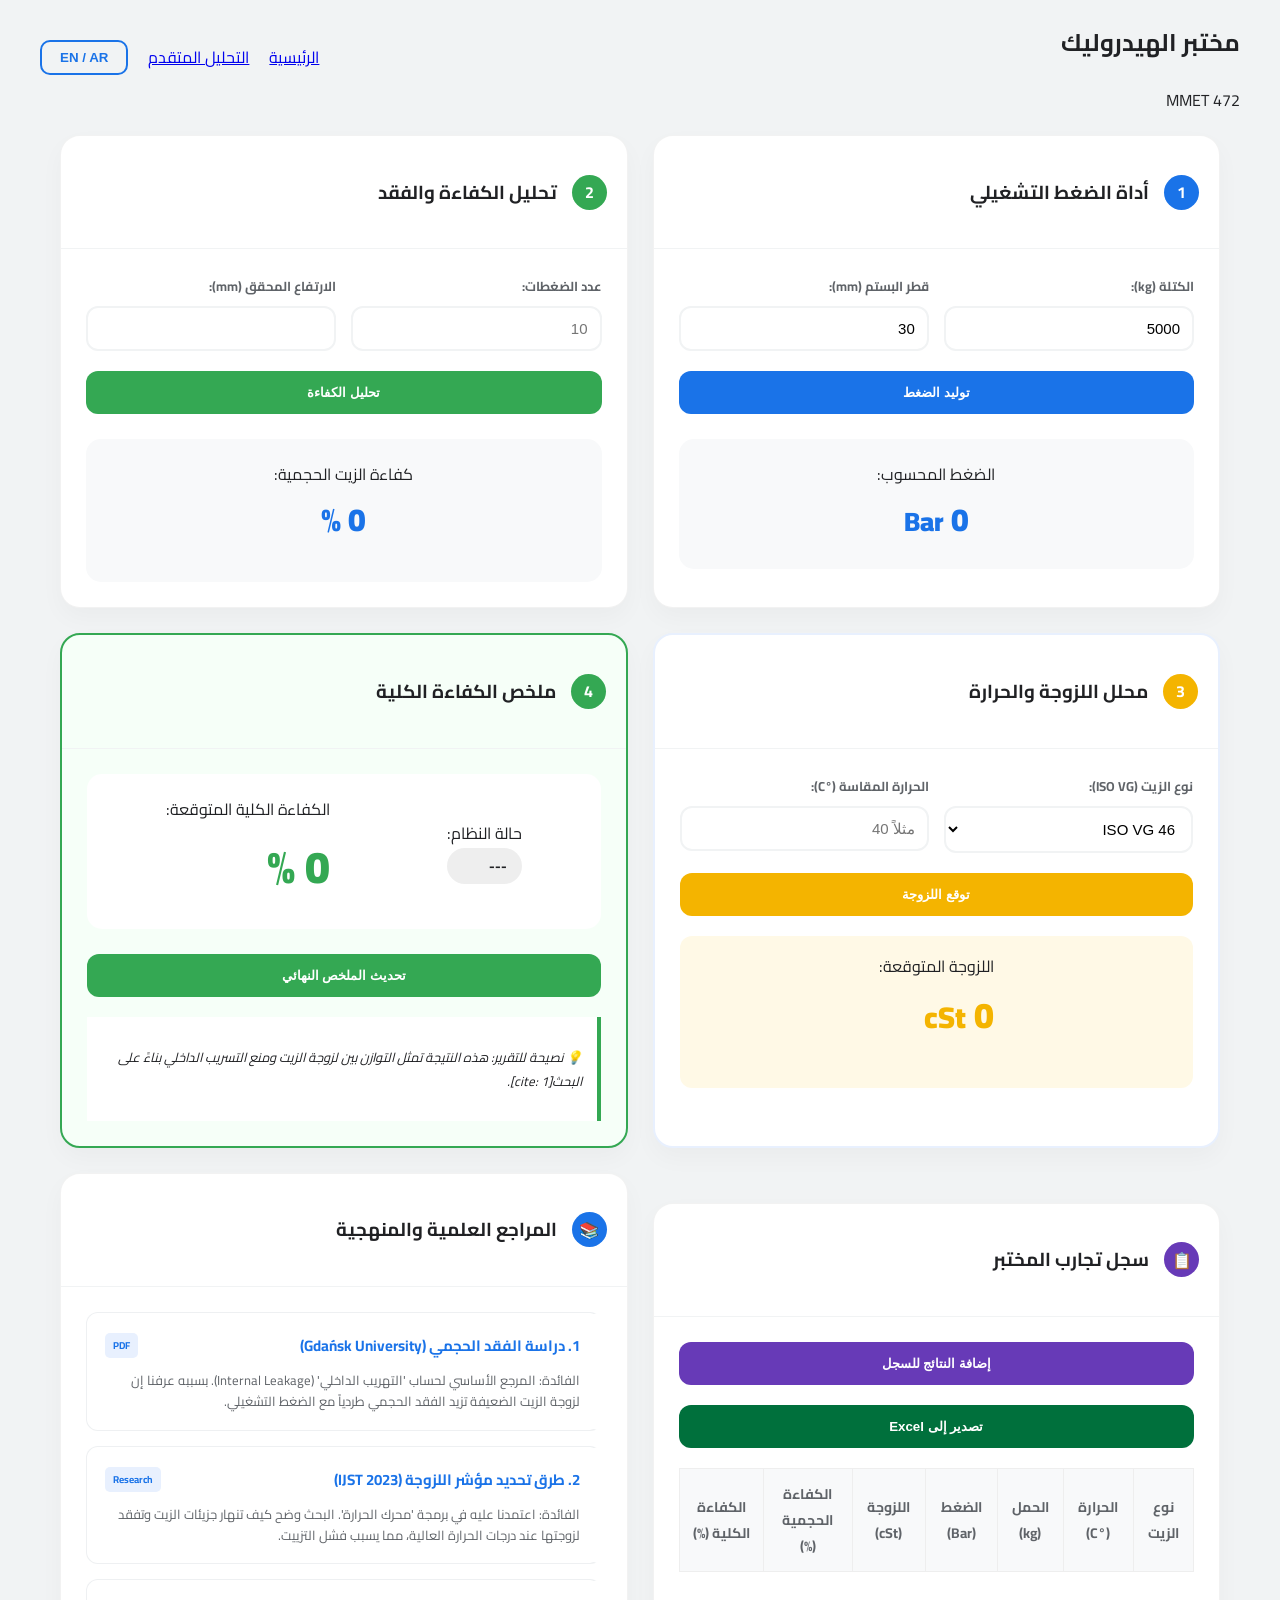
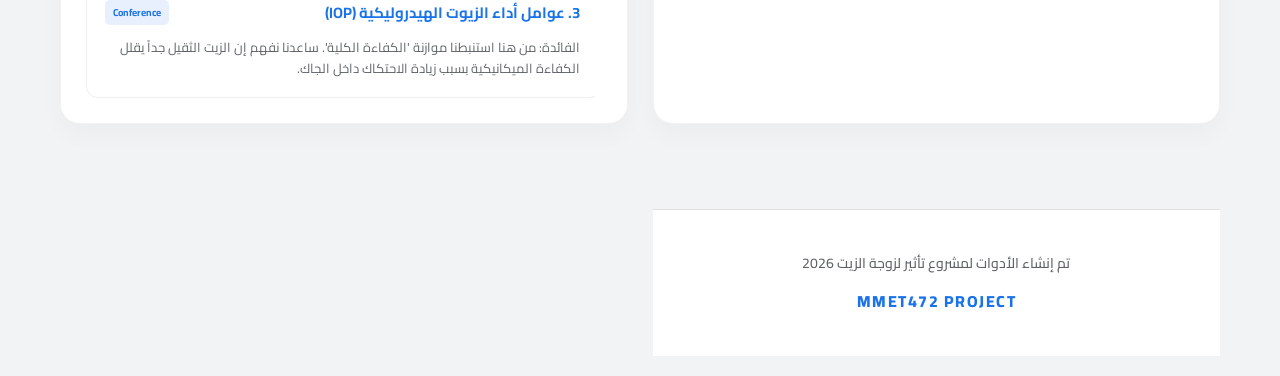
==== advanced.html @ b0fce2ac "Add files via upload" ====
<!DOCTYPE html>
<html lang="ar" dir="rtl" id="mainBody">
<head>
    <meta charset="UTF-8">
    <meta name="viewport" content="width=device-width, initial-scale=1.0">
    <title>MMET 472 - Pro Lab</title>
    <link href="https://fonts.googleapis.com/css2?family=Cairo:wght@400;700&family=Inter:wght@400;700&display=swap" rel="stylesheet">
    <link rel="stylesheet" href="style.css">
</head>
<body class="ar">
    <div class="app-wrapper">
<header class="main-header">
    <div class="header-content">
        <div class="logo-area">
            <h2 class="lang" data-ar="مختبر الهيدروليك" data-en="Hydraulic Lab">مختبر الهيدروليك</h2>
            <span class="project-tag">MMET 472</span>
        </div>

        <nav class="nav-menu" id="navMenu">
            <a href="index.html" class="nav-link lang" data-ar="الرئيسية" data-en="Home">الرئيسية</a>
            <a href="advanced.html" class="nav-link lang" data-ar="التحليل المتقدم" data-en="Advanced Analysis">التحليل المتقدم</a>
            <button class="lang-toggle" onclick="toggleLang()">EN / AR</button>
        </nav>

        <div class="hamburger" onclick="toggleMenu()">
            <span></span><span></span><span></span>
        </div>
    </div>
</header>

        <main class="dashboard-grid">
            <div class="card tool-card">
                <div class="card-header">
                    <div class="icon-circle">1</div>
                    <h3 class="lang" data-ar="أداة الضغط التشغيلي" data-en="Operating Pressure Tool">أداة الضغط التشغيلي</h3>
                </div>
                <div class="card-body">
                    <div class="input-row">
                        <div class="input-field">
                            <label class="lang" data-ar="الكتلة (kg):" data-en="Load Mass (kg):">الكتلة (kg):</label>
                            <input type="number" id="mass" value="5000">
                        </div>
                        <div class="input-field">
                            <label class="lang" data-ar="قطر البستم (mm):" data-en="Piston Dia (mm):">قطر البستم (mm):</label>
                            <input type="number" id="pistonD" value="30">
                        </div>
                    </div>
                    <button class="primary-btn lang" onclick="calculatePressure()" data-ar="توليد الضغط" data-en="Generate Pressure">توليد الضغط</button>
                    <div class="result-box">
                        <span class="label lang" data-ar="الضغط المحسوب:" data-en="Calculated Pressure:">الضغط المحسوب:</span>
                        <div class="value-display"><span id="pressureOut">0</span> <small>Bar</small></div>
                    </div>
                </div>
            </div>

            <div class="card tool-card">
                <div class="card-header">
                    <div class="icon-circle secondary">2</div>
                    <h3 class="lang" data-ar="تحليل الكفاءة والفقد" data-en="Efficiency & Loss Analysis">تحليل الكفاءة والفقد</h3>
                </div>
                <div class="card-body">
                    <div class="input-row">
                        <div class="input-field">
                            <label class="lang" data-ar="عدد الضغطات:" data-en="Strokes Count:">عدد الضغطات:</label>
                            <input type="number" id="strokes" placeholder="10">
                        </div>
                        <div class="input-field">
                            <label class="lang" data-ar="الارتفاع المحقق (mm):" data-en="Actual Lift (mm):">الارتفاع المحقق (mm):</label>
                            <input type="number" id="hActual">
                        </div>
                    </div>
                    <button class="primary-btn secondary lang" onclick="calculateEfficiency()" data-ar="تحليل الكفاءة" data-en="Analyze Efficiency">تحليل الكفاءة</button>
                    <div class="result-box status-bg" id="resBg">
                        <span class="label lang" data-ar="كفاءة الزيت الحجمية:" data-en="Oil Volumetric Efficiency:">كفاءة الزيت الحجمية:</span>
                        <div class="value-display"><span id="effOut">0</span> %</div>
                        <p id="leakageStatus" class="status-text"></p>
                    </div>
                </div>
            </div>

            <div class="card tool-card highlight-card">
    <div class="card-header">
        <div class="icon-circle accent">3</div>
        <h3 class="lang" data-ar="محلل اللزوجة والحرارة" data-en="Viscosity & Temp Analyzer">محلل اللزوجة والحرارة</h3>
    </div>
    <div class="card-body">
        <div class="input-row">
            <div class="input-field">
                <label class="lang" data-ar="نوع الزيت (ISO VG):" data-en="Oil Type (ISO VG):">نوع الزيت (ISO VG):</label>
                <select id="oilType">
                    <option value="32">ISO VG 32</option>
                    <option value="46" selected>ISO VG 46</option>
                    <option value="68">ISO VG 68</option>
                </select>
            </div>
            <div class="input-field">
                <label class="lang" data-ar="الحرارة المقاسة (°C):" data-en="Measured Temp (°C):">الحرارة المقاسة (°C):</label>
                <input type="number" id="tempC" placeholder="مثلاً 40">
            </div>
        </div>
        <button class="primary-btn accent-btn lang" onclick="analyzeViscosity()" data-ar="توقع اللزوجة" data-en="Predict Viscosity">توقع اللزوجة</button>
        
        <div class="viscosity-display">
            <div class="visc-metric">
                <span class="lang" data-ar="اللزوجة المتوقعة:" data-en="Estimated Viscosity:">اللزوجة المتوقعة:</span>
                <div class="value"><span id="viscOut">0</span> <small>cSt</small></div>
            </div>
            <p id="viscWarning" class="warning-text"></p>
        </div>
    </div>
</div>

<div class="card tool-card final-summary">
    <div class="card-header">
        <div class="icon-circle success">4</div>
        <h3 class="lang" data-ar="ملخص الكفاءة الكلية" data-en="Overall Efficiency Summary">ملخص الكفاءة الكلية</h3>
    </div>
    <div class="card-body">
        <div class="summary-grid">
            <div class="summary-item">
                <span class="lang" data-ar="حالة النظام:" data-en="System Status:">حالة النظام:</span>
                <div id="finalStatus" class="status-badge">---</div>
            </div>
            <div class="summary-item">
                <span class="lang" data-ar="الكفاءة الكلية المتوقعة:" data-en="Overall Efficiency:">الكفاءة الكلية المتوقعة:</span>
                <div class="final-value"><span id="overallEffOut">0</span> %</div>
            </div>
        </div>
        <button class="primary-btn success-btn lang" onclick="generateFinalReport()" data-ar="تحديث الملخص النهائي" data-en="Update Final Summary">تحديث الملخص النهائي</button>
        
        <div class="report-tip">
            <p class="lang" 
               [cite_start]data-ar="💡 نصيحة للتقرير: هذه النتيجة تمثل التوازن بين لزوجة الزيت ومنع التسريب الداخلي بناءً على البحث[cite: 1]." 
               [cite_start]data-en="💡 Report Tip: This result represents the balance between oil viscosity and leakage prevention based on[cite: 1].">
               💡 نصيحة للتقرير: هذه النتيجة تمثل التوازن بين لزوجة الزيت ومنع التسريب الداخلي بناءً على البحث[cite: 1].
            </p>
        </div>
    </div>
</div>

<section class="card table-card">
    <div class="card-header">
        <div class="icon-circle log-icon">📋</div>
        <h3 class="lang" data-ar="سجل تجارب المختبر" data-en="Lab Experiment Log">سجل تجارب المختبر</h3>
    </div>
    <div class="card-body">
        <div class="table-actions">
            <button class="primary-btn log-btn lang" onclick="addToLog()" data-ar="إضافة النتائج للسجل" data-en="Add Results to Log">إضافة النتائج للسجل</button>
            <button class="primary-btn export-btn lang" onclick="exportToExcel()" data-ar="تصدير إلى Excel" data-en="Export to Excel">تصدير إلى Excel</button>
        </div>
        
        <div class="table-responsive">
            <table id="resultsTable">
                <thead>
                    <tr>
                        <th class="lang" data-ar="نوع الزيت" data-en="Oil Type">نوع الزيت</th>
                        <th class="lang" data-ar="الحرارة (°C)" data-en="Temp (°C)">الحرارة (°C)</th>
                        <th class="lang" data-ar="الحمل (kg)" data-en="Load (kg)">الحمل (kg)</th>
                        <th class="lang" data-ar="الضغط (Bar)" data-en="Pressure (Bar)">الضغط (Bar)</th>
                        <th class="lang" data-ar="اللزوجة (cSt)" data-en="Viscosity (cSt)">اللزوجة (cSt)</th>
                        <th class="lang" data-ar="الكفاءة الحجمية (%)" data-en="Vol. Efficiency (%)">الكفاءة الحجمية (%)</th>
                        <th class="lang" data-ar="الكفاءة الكلية (%)" data-en="Overall Eff (%)">الكفاءة الكلية (%)</th>
                    </tr>
                </thead>
                <tbody id="tableBody">
                    </tbody>
            </table>
        </div>
    </div>
</section>

<section class="card sources-card">
    <div class="card-header">
        <div class="icon-circle info-icon">📚</div>
        <h3 class="lang" data-ar="المراجع العلمية والمنهجية" data-en="Scientific References & Methodology">المراجع العلمية والمنهجية</h3>
    </div>
    <div class="card-body">
        <div class="sources-container">
            <a href="#" class="source-link">
                <div class="source-head">
                    <strong class="lang" data-ar="1. دراسة الفقد الحجمي (Gdańsk University)" data-en="1. Volumetric Loss Study (Gdańsk University)">1. دراسة الفقد الحجمي (Gdańsk University)</strong>
                    <span class="tag">PDF</span>
                </div>
                <div class="source-benefit">
                    <p class="lang" 
                       data-ar="الفائدة: المرجع الأساسي لحساب 'التهريب الداخلي' (Internal Leakage). بسببه عرفنا إن لزوجة الزيت الضعيفة تزيد الفقد الحجمي طردياً مع الضغط التشغيلي." 
                       data-en="Benefit: Primary reference for 'Internal Leakage' calculations. It helped define how low viscosity increases volumetric loss relative to operating pressure.">
                       الفائدة: المرجع الأساسي لحساب 'التهريب الداخلي' (Internal Leakage). بسببه عرفنا إن لزوجة الزيت الضعيفة تزيد الفقد الحجمي طردياً مع الضغط التشغيلي.
                    </p>
                </div>
            </a>

            <a href="#" class="source-link">
                <div class="source-head">
                    <strong class="lang" data-ar="2. طرق تحديد مؤشر اللزوجة (IJST 2023)" data-en="2. Viscosity Index Methods (IJST 2023)">2. طرق تحديد مؤشر اللزوجة (IJST 2023)</strong>
                    <span class="tag">Research</span>
                </div>
                <div class="source-benefit">
                    <p class="lang" 
                       data-ar="الفائدة: اعتمدنا عليه في برمجة 'محرك الحرارة'. البحث وضح كيف تنهار جزيئات الزيت وتفقد لزوجتها عند درجات الحرارة العالية، مما يسبب فشل التزييت." 
                       data-en="Benefit: Used for the 'Heat Engine' logic. It explained how oil molecules degrade and lose viscosity at high temperatures, leading to lubrication failure.">
                       الفائدة: اعتمدنا عليه في برمجة 'محرك الحرارة'. البحث وضح كيف تنهار جزيئات الزيت وتفقد لزوجتها عند درجات الحرارة العالية، مما يسبب فشل التزييت.
                    </p>
                </div>
            </a>

            <a href="#" class="source-link">
                <div class="source-head">
                    <strong class="lang" data-ar="3. عوامل أداء الزيوت الهيدروليكية (IOP)" data-en="3. Hydraulic Oil Performance Factors (IOP)">3. عوامل أداء الزيوت الهيدروليكية (IOP)</strong>
                    <span class="tag">Conference</span>
                </div>
                <div class="source-benefit">
                    <p class="lang" 
                       data-ar="الفائدة: من هنا استنبطنا موازنة 'الكفاءة الكلية'. ساعدنا نفهم إن الزيت الثقيل جداً يقلل الكفاءة الميكانيكية بسبب زيادة الاحتكاك داخل الجاك." 
                       data-en="Benefit: Basis for 'Overall Efficiency' balance. It helped us understand that high viscosity oil reduces mechanical efficiency due to increased friction inside the jack.">
                       الفائدة: من هنا استنبطنا موازنة 'الكفاءة الكلية'. ساعدنا نفهم إن الزيت الثقيل جداً يقلل الكفاءة الميكانيكية بسبب زيادة الاحتكاك داخل الجاك.
                    </p>
                </div>
            </a>
        </div>
    </div>
</section>
<footer class="main-footer">
    <div class="footer-content">
        <p class="lang" 
           data-ar="تم إنشاء الأدوات لمشروع تأثير لزوجة الزيت 2026" 
           data-en="Tools created for the Oil Viscosity Effect Project 2026">
           تم إنشاء الأدوات لمشروع تأثير لزوجة الزيت 2026
        </p>
        <div class="project-code">MMET472 Project</div>
    </div>
</footer>
        </main>
    </div>
    <script src="script.js"></script>
</body>
</html>
---- style.css ----
:root {
    --primary: #1a73e8;
    --secondary: #34a853;
    --danger: #d93025;
    --bg-app: #f1f3f4;
    --white: #ffffff;
    --text-main: #202124;
}

* { box-sizing: border-box; transition: 0.3s cubic-bezier(0.4, 0, 0.2, 1); }

body {
    margin: 0; background-color: var(--bg-app); color: var(--text-main);
    font-family: 'Cairo', 'Inter', sans-serif;
}

body.en { font-family: 'Inter', sans-serif; direction: ltr; }
body.ar { direction: rtl; }

/* Header Design */
/* --- إعدادات الحاوية العامة --- */
.dashboard-grid {
    display: grid;
    grid-template-columns: repeat(auto-fit, minmax(400px, 1fr)); /* يمنع التمدد الزائد */
    gap: 25px;
    padding: 20px;
    max-width: 1200px; /* أهم سطر لمنع الانبعاص */
    margin: 0 auto; /* يخلي المحتوى في النص */
}

/* --- الهيدر المستجيب (Responsive Header) --- */
.header-content {
    max-width: 1200px;
    margin: auto;
    display: flex;
    justify-content: space-between;
    align-items: center;
}

.nav-menu { display: flex; gap: 20px; align-items: center; }

.hamburger { display: none; flex-direction: column; gap: 5px; cursor: pointer; }
.hamburger span { width: 25px; height: 3px; background: var(--primary); border-radius: 2px; }

/* --- الجوال (Mobile) --- */
@media (max-width: 768px) {
    .dashboard-grid { grid-template-columns: 1fr; } /* أداة واحدة في الصف */
    
    .hamburger { display: flex; } /* إظهار الثلاث خطوط */
    
    .nav-menu {
        display: none; /* إخفاء القائمة افتراضياً */
        position: absolute; top: 70px; left: 0; width: 100%;
        background: white; flex-direction: column; padding: 20px;
        box-shadow: 0 10px 20px rgba(0,0,0,0.1); z-index: 1000;
    }
    
    .nav-menu.active { display: flex; } /* تظهر عند الضغط */
    
    .nav-link { width: 100%; text-align: center; padding: 15px; border-bottom: 1px solid #eee; }
}

/* --- اللوحي (Tablet) --- */
@media (min-width: 769px) and (max-width: 1024px) {
    .nav-menu { display: flex; } /* الروابط ظاهرة */
    .lang-toggle { display: inline-block; }
}

/* Card Styling */
.card {
    background: var(--white); border-radius: 20px; overflow: hidden;
    box-shadow: 0 10px 25px rgba(0,0,0,0.03); border: 1px solid rgba(0,0,0,0.05);
}

.card-header {
    padding: 20px; border-bottom: 1px solid #f1f3f4;
    display: flex; align-items: center; gap: 15px;
}

.icon-circle {
    width: 35px; height: 35px; border-radius: 50%; background: var(--primary);
    color: white; display: flex; align-items: center; justify-content: center; font-weight: bold;
}

.icon-circle.secondary { background: var(--secondary); }

.card-body { padding: 25px; }

.input-row { display: flex; gap: 15px; margin-bottom: 20px; }
.input-field { flex: 1; }
.input-field label { display: block; font-size: 13px; margin-bottom: 8px; font-weight: bold; color: #5f6368; }

input {
    width: 100%; padding: 12px; border: 2px solid #f1f3f4; border-radius: 12px;
    font-size: 15px; outline: none;
}

input:focus { border-color: var(--primary); background: #f8fbff; }

.primary-btn {
    width: 100%; padding: 14px; border: none; border-radius: 12px;
    background: var(--primary); color: white; font-weight: bold; cursor: pointer;
}

.primary-btn.secondary { background: var(--secondary); }
.primary-btn:hover { transform: translateY(-2px); box-shadow: 0 5px 15px rgba(26, 115, 232, 0.3); }

/* Result Visuals */
.result-box { margin-top: 25px; text-align: center; padding: 20px; border-radius: 15px; background: #f8f9fa; }
.value-display { font-size: 32px; font-weight: 900; color: var(--primary); }
.status-text { font-size: 13px; margin-top: 8px; }

/* Lang Toggle Button */
.lang-toggle { background: none; border: 2px solid var(--primary); color: var(--primary); padding: 8px 18px; border-radius: 10px; cursor: pointer; font-weight: bold; }

.highlight-card { border: 2px solid #e8f0fe; }
.accent-btn { background: #f4b400 !important; color: #fff !important; }
.icon-circle.accent { background: #f4b400; }

.viscosity-display {
    margin-top: 20px;
    padding: 15px;
    border-radius: 12px;
    background: #fff9e6;
    display: flex;
    flex-direction: column;
    align-items: center;
}

.visc-metric .value { font-size: 36px; font-weight: 900; color: #f4b400; }

.warning-text {
    font-size: 14px;
    margin-top: 10px;
    font-weight: bold;
    color: var(--danger);
    text-align: center;
}

select {
    width: 100%; padding: 12px; border: 2px solid #f1f3f4; border-radius: 12px;
    font-size: 15px; outline: none; background: white;
}

.final-summary { border: 2px solid #34a853; background: #f6fff8; }
.icon-circle.success { background: #34a853; }
.success-btn { background: #34a853 !important; }

.summary-grid {
    display: flex;
    justify-content: space-around;
    align-items: center;
    margin-bottom: 25px;
    padding: 20px;
    background: white;
    border-radius: 15px;
}

.final-value { font-size: 45px; font-weight: 900; color: #34a853; }

.status-badge {
    padding: 5px 15px;
    border-radius: 20px;
    background: #eee;
    font-weight: bold;
    font-size: 14px;
}

.report-tip {
    margin-top: 20px;
    padding: 15px;
    border-right: 4px solid #34a853;
    background: #fff;
    font-style: italic;
    font-size: 13px;
}

.table-card { max-width: 1000px; width: 100%; margin-top: 30px; }
.log-icon { background: #673ab7; }
.log-btn { background: #673ab7 !important; margin-bottom: 10px; }
.export-btn { background: #00703c !important; } /* لون أخضر الإكسل */

.table-actions { display: flex; gap: 10px; margin-bottom: 20px; flex-wrap: wrap; }

.table-responsive { overflow-x: auto; margin-top: 10px; }

table {
    width: 100%; border-collapse: collapse; background: #fff;
    font-size: 14px; text-align: center;
}

table th, table td { padding: 12px; border: 1px solid #eee; }
table th { background: #f8f9fa; color: #5f6368; font-weight: bold; }
table tr:hover { background: #f1f3f4; }

.en table { direction: ltr; }
.ar table { direction: rtl; }

.sources-container {
    display: flex;
    flex-direction: column;
    gap: 15px;
}

.source-link {
    text-decoration: none;
    color: inherit;
    background: #ffffff;
    border: 1px solid #eef0f2;
    border-radius: 12px;
    padding: 18px;
    display: block;
    transition: 0.3s all ease;
}

.source-link:hover {
    background: #f8fbff;
    border-color: var(--primary);
    transform: translateY(-3px);
    box-shadow: 0 6px 15px rgba(26, 115, 232, 0.08);
}

.source-head {
    display: flex;
    justify-content: space-between;
    align-items: center;
    margin-bottom: 10px;
}

.source-head strong {
    font-size: 15px;
    color: var(--primary);
}

.tag {
    font-size: 10px;
    background: #e8f0fe;
    color: var(--primary);
    padding: 3px 8px;
    border-radius: 5px;
    font-weight: bold;
}

.source-benefit p {
    margin: 0;
    font-size: 13px;
    line-height: 1.6;
    color: #5f6368;
}

.ar .source-link { border-right: 4px solid transparent; }
.ar .source-link:hover { border-right-color: var(--primary); }

.en .source-link { border-left: 4px solid transparent; }
.en .source-link:hover { border-left-color: var(--primary); }

.main-footer {
    margin-top: 60px;
    padding: 40px 20px;
    border-top: 1px solid #e0e0e0;
    text-align: center;
    background-color: #ffffff;
}

.footer-content p {
    font-size: 14px;
    color: #5f6368;
    margin: 0;
    font-weight: 500;
}

.project-code {
    margin-top: 10px;
    font-size: 16px;
    font-weight: 800;
    color: var(--primary); /* اللون الأزرق اللي اخترناه */
    letter-spacing: 1.5px;
    text-transform: uppercase;
}

/* لضمان استجابة التذييل في الجوال */
@media (max-width: 768px) {
    .main-footer {
        padding: 30px 15px;
    }
    .footer-content p {
        font-size: 13px;
    }
}

/* HOME PAGE STYLES */

/* المؤقت والعداد */
.timer-font {
    font-size: 3.5rem;
    font-family: 'Courier New', Courier, monospace;
    font-weight: bold;
    color: #202124;
    margin: 10px 0;
}

.counter-font {
    font-size: 4rem;
    font-weight: 900;
    color: var(--primary);
    margin: 5px 0;
}

/* تنسيق الأرقام */
.counter-font {
    font-size: 3.5rem;
    font-weight: 900;
    color: var(--primary);
    margin: 10px 0;
}

/* حاوية الأزرار */
.counter-actions {
    display: flex;
    justify-content: center;
    gap: 15px; /* مسافة بين الزرين */
    margin-top: 15px;
}

/* الأزرار المتماثلة */
.action-btn {
    flex: 1; /* يخليهم نفس العرض */
    max-width: 140px; /* حد أقصى للعرض عشان ما يطولون بزيادة */
    padding: 12px 0;
    font-size: 14px;
    font-weight: bold;
    border-radius: 8px;
    border: none;
    cursor: pointer;
    transition: 0.2s;
}

/* زر العد الأزرق */
.count-up {
    background-color: var(--primary);
    color: white;
    box-shadow: 0 4px 0 #1557b0;
}

.count-up:active {
    transform: translateY(2px);
    box-shadow: 0 2px 0 #1557b0;
}

/* زر الريسيت الرمادي */
.reset-gray {
    background-color: #f1f3f4;
    color: #5f6368;
    border: 1px solid #dadce0;
}

.reset-gray:hover {
    background-color: #e8eaed;
}

.reset-gray:active {
    background-color: #d1d3d4;
    transform: translateY(1px);
}

/* زر العداد المستطيل */
.rect-count-btn {
    width: 100%;
    max-width: 250px;
    padding: 20px;
    font-size: 1.5rem;
    font-weight: bold;
    background: var(--primary);
    color: white;
    border: none;
    border-radius: 12px; /* زوايا منحنية بسيطة بدل الدائرة */
    cursor: pointer;
    box-shadow: 0 4px 0 #1557b0;
    transition: 0.1s;
    margin-bottom: 10px;
}

.rect-count-btn:active {
    transform: translateY(3px);
    box-shadow: 0 1px 0 #1557b0;
}

/* أزرار التحكم */
.timer-actions { display: flex; gap: 10px; justify-content: center; margin-top: 15px; }
.btn-start { background: #34a853; color: white; padding: 10px 25px; border-radius: 8px; border: none; cursor: pointer; }
.btn-stop { background: #ea4335; color: white; padding: 10px 25px; border-radius: 8px; border: none; cursor: pointer; }
.btn-reset-small { background: #f1f3f4; color: #5f6368; padding: 5px 15px; border-radius: 5px; border: 1px solid #ddd; cursor: pointer; font-size: 12px; }

/* الجدول */
.full-width { grid-column: 1 / -1; }
.save-btn-large {
    width: 100%; padding: 18px; background: #1a73e8; color: white;
    border: none; border-radius: 12px; font-weight: bold; font-size: 18px; cursor: pointer; margin-top: 20px;
}
.export-excel-btn { background: #1d6f42; color: white; border: none; padding: 8px 15px; border-radius: 6px; cursor: pointer; }
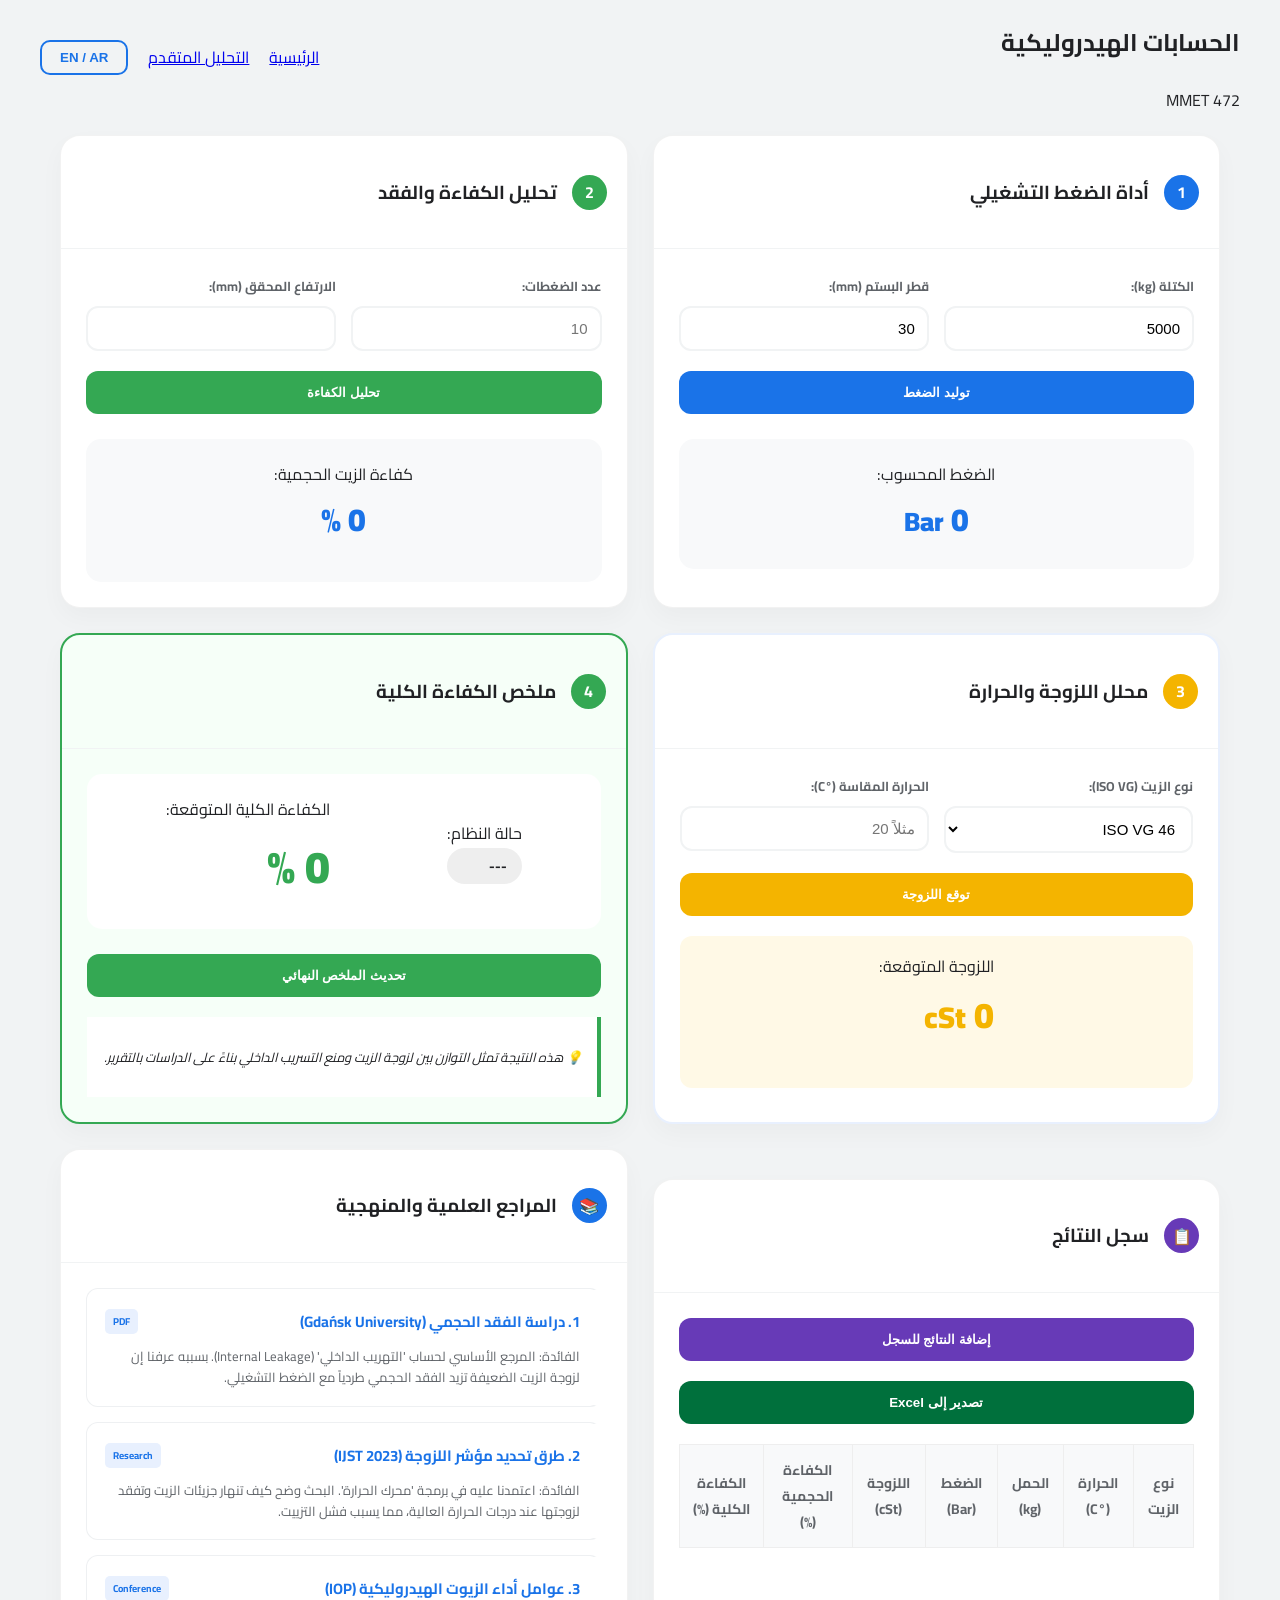
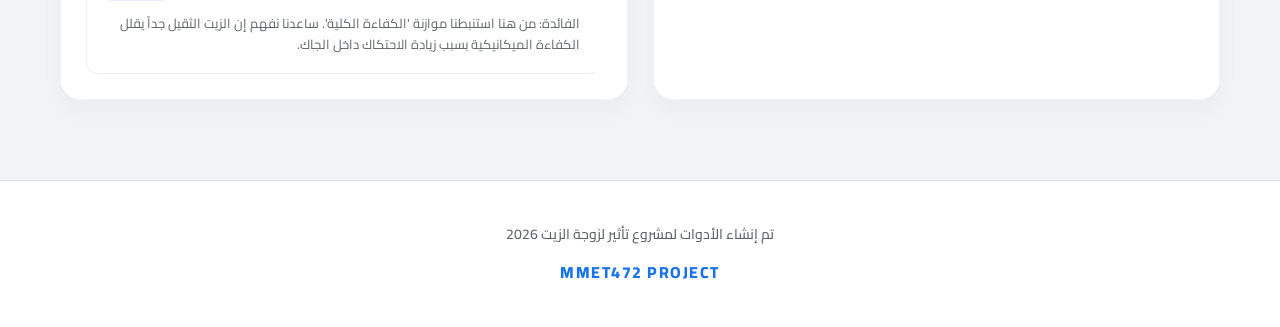
==== commit eb5caa4c: "Add files via upload" ====
--- a/advanced.html
+++ b/advanced.html
@@ -12,7 +12,7 @@
 <header class="main-header">
     <div class="header-content">
         <div class="logo-area">
-            <h2 class="lang" data-ar="مختبر الهيدروليك" data-en="Hydraulic Lab">مختبر الهيدروليك</h2>
+            <h2 class="lang" data-ar="الحسابات الهيدروليكية" data-en="Hydraulic Calculations">الحسابات الهيدروليكية</h2>
             <span class="project-tag">MMET 472</span>
         </div>
 
@@ -95,7 +95,7 @@
             </div>
             <div class="input-field">
                 <label class="lang" data-ar="الحرارة المقاسة (°C):" data-en="Measured Temp (°C):">الحرارة المقاسة (°C):</label>
-                <input type="number" id="tempC" placeholder="مثلاً 40">
+                <input type="number" id="tempC" placeholder="مثلاً 20">
             </div>
         </div>
         <button class="primary-btn accent-btn lang" onclick="analyzeViscosity()" data-ar="توقع اللزوجة" data-en="Predict Viscosity">توقع اللزوجة</button>
@@ -130,9 +130,9 @@
         
         <div class="report-tip">
             <p class="lang" 
-               [cite_start]data-ar="💡 نصيحة للتقرير: هذه النتيجة تمثل التوازن بين لزوجة الزيت ومنع التسريب الداخلي بناءً على البحث[cite: 1]." 
-               [cite_start]data-en="💡 Report Tip: This result represents the balance between oil viscosity and leakage prevention based on[cite: 1].">
-               💡 نصيحة للتقرير: هذه النتيجة تمثل التوازن بين لزوجة الزيت ومنع التسريب الداخلي بناءً على البحث[cite: 1].
+               data-ar="💡 هذه النتيجة تمثل التوازن بين لزوجة الزيت ومنع التسريب الداخلي بناءً على الدراسات بالتقرير." 
+               data-en="💡 This result represents the balance between oil viscosity and leakage prevention based on the literature.">
+               💡 هذه النتيجة تمثل التوازن بين لزوجة الزيت ومنع التسريب الداخلي بناءً على الدراسات بالتقرير.
             </p>
         </div>
     </div>
@@ -141,7 +141,7 @@
 <section class="card table-card">
     <div class="card-header">
         <div class="icon-circle log-icon">📋</div>
-        <h3 class="lang" data-ar="سجل تجارب المختبر" data-en="Lab Experiment Log">سجل تجارب المختبر</h3>
+        <h3 class="lang" data-ar="سجل النتائج" data-en="Lab Experiment Log">سجل النتائج</h3>
     </div>
     <div class="card-body">
         <div class="table-actions">
@@ -220,7 +220,8 @@
         </div>
     </div>
 </section>
-<footer class="main-footer">
+        </main>
+        <footer class="main-footer">
     <div class="footer-content">
         <p class="lang" 
            data-ar="تم إنشاء الأدوات لمشروع تأثير لزوجة الزيت 2026" 
@@ -230,7 +231,6 @@
         <div class="project-code">MMET472 Project</div>
     </div>
 </footer>
-        </main>
     </div>
     <script src="script.js"></script>
 </body>
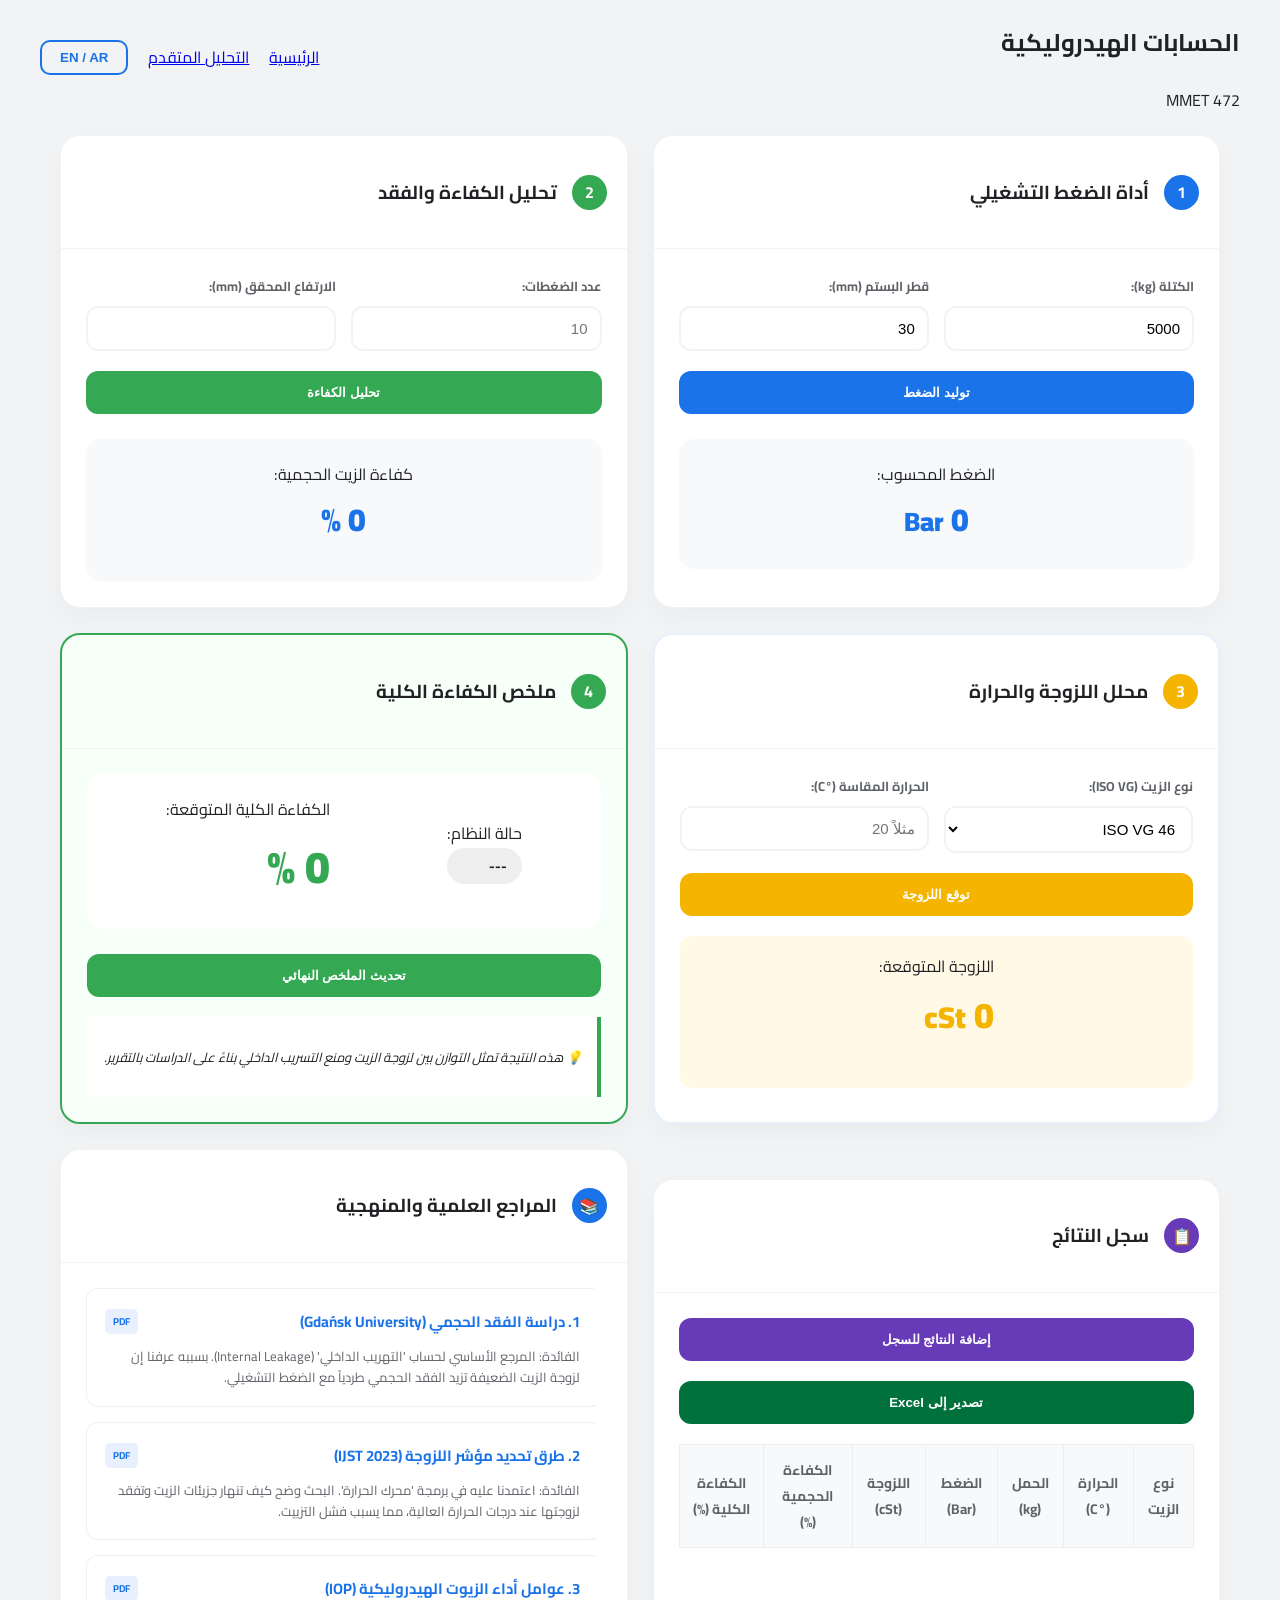
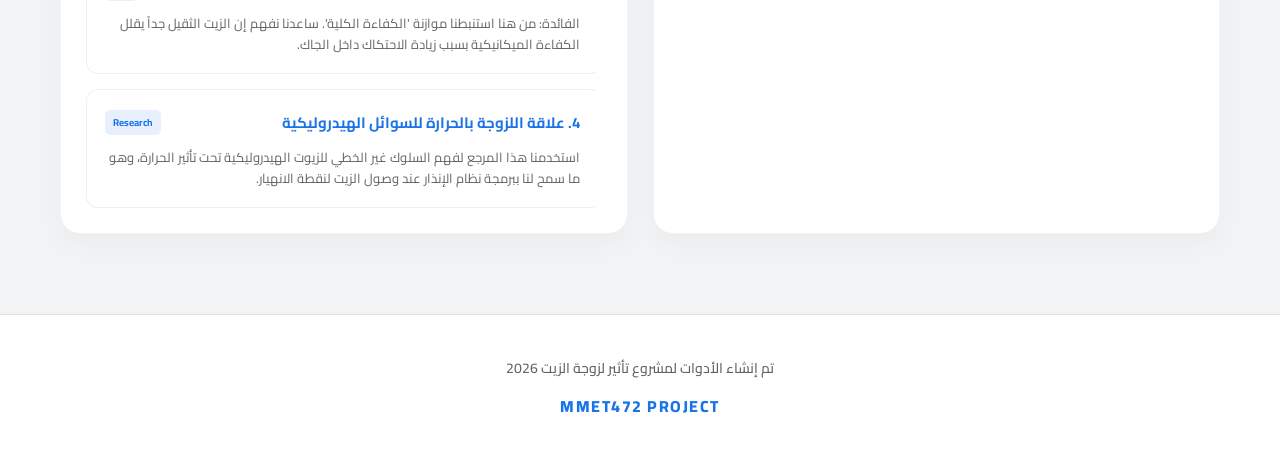
==== commit 1bd4adab: "Add files via upload" ====
--- a/advanced.html
+++ b/advanced.html
@@ -176,7 +176,7 @@
     </div>
     <div class="card-body">
         <div class="sources-container">
-            <a href="#" class="source-link">
+            <a href="https://reference-global.com/download/article/10.2478/v10012-011-0018-7.pdf" class="source-link">
                 <div class="source-head">
                     <strong class="lang" data-ar="1. دراسة الفقد الحجمي (Gdańsk University)" data-en="1. Volumetric Loss Study (Gdańsk University)">1. دراسة الفقد الحجمي (Gdańsk University)</strong>
                     <span class="tag">PDF</span>
@@ -190,10 +190,10 @@
                 </div>
             </a>
 
-            <a href="#" class="source-link">
+            <a href="https://d1wqtxts1xzle7.cloudfront.net/102659932/IJST-2022-1461-libre.pdf?1685070217=&response-content-disposition=inline%3B+filename%3DSome_Methods_for_Determining_the_Viscosi.pdf&Expires=1775926603&Signature=AZevy2PebAU8Urq75t8OD0pVI4S5M~l5g1b-CsCMbAqZYTsD7GVeo7r-aeUHNHSMbXiZpBDoBoQXwrcnGunmaAL2wPEfwdiUE5DiJfHLg0~k529mYOYtJFR8ATm85qKHGduz8xO7PoNH2AF9YXvpoNJyCRoyW0Mo6EBys4YAz-5ukpwHrYKc2ncoig20ifiIy7DDw1N-TqmgnLB6nt0JHuFJICJLPG5NcjHdNEYVe5f658xozQ8L96mlYzsknjL~BxgwU0tTv3Rx8tylK9axoEVd1w1pl63Zu-~bOGDGu-rDKVej5bAX0dQzoEp6dHPzuCU5pRCXGGXr6DC~fO~Wug__&Key-Pair-Id=APKAJLOHF5GGSLRBV4ZA" class="source-link">
                 <div class="source-head">
                     <strong class="lang" data-ar="2. طرق تحديد مؤشر اللزوجة (IJST 2023)" data-en="2. Viscosity Index Methods (IJST 2023)">2. طرق تحديد مؤشر اللزوجة (IJST 2023)</strong>
-                    <span class="tag">Research</span>
+                    <span class="tag">PDF</span>
                 </div>
                 <div class="source-benefit">
                     <p class="lang" 
@@ -204,10 +204,10 @@
                 </div>
             </a>
 
-            <a href="#" class="source-link">
+            <a href="https://iopscience.iop.org/article/10.1088/1757-899X/677/2/022129/pdf" class="source-link">
                 <div class="source-head">
                     <strong class="lang" data-ar="3. عوامل أداء الزيوت الهيدروليكية (IOP)" data-en="3. Hydraulic Oil Performance Factors (IOP)">3. عوامل أداء الزيوت الهيدروليكية (IOP)</strong>
-                    <span class="tag">Conference</span>
+                    <span class="tag">PDF</span>
                 </div>
                 <div class="source-benefit">
                     <p class="lang" 
@@ -215,6 +215,22 @@
                        data-en="Benefit: Basis for 'Overall Efficiency' balance. It helped us understand that high viscosity oil reduces mechanical efficiency due to increased friction inside the jack.">
                        الفائدة: من هنا استنبطنا موازنة 'الكفاءة الكلية'. ساعدنا نفهم إن الزيت الثقيل جداً يقلل الكفاءة الميكانيكية بسبب زيادة الاحتكاك داخل الجاك.
                     </p>
+                </div>
+            </a>
+
+            <a href="https://asmedigitalcollection.asme.org/IJTC/proceedings-abstract/IJTC2006/42592a/131/318517" class="source-link">
+                <div class="source-head">
+                    <strong class="lang" data-ar="4. علاقة اللزوجة بالحرارة للسوائل الهيدروليكية" data-en="4. Viscosity-Temperature Correlation for Hydraulic Fluids.">4. علاقة اللزوجة بالحرارة للسوائل الهيدروليكية</strong>
+                    <span class="tag">Research</span>
+                </div>
+                <div class="source-benefit">
+                    <p class="lang" 
+                       data-ar="استخدمنا هذا المرجع لفهم السلوك غير الخطي للزيوت الهيدروليكية تحت تأثير الحرارة، وهو ما سمح لنا ببرمجة نظام الإنذار عند وصول الزيت لنقطة الانهيار." 
+                       data-en="We used this reference to understand the non-linear behavior of hydraulic oils under heat stress, which allowed us to program the warning system for oil breakdown." >
+                       استخدمنا هذا المرجع لفهم السلوك غير الخطي للزيوت الهيدروليكية تحت تأثير الحرارة، وهو ما سمح لنا ببرمجة نظام الإنذار عند وصول الزيت لنقطة الانهيار.
+                    </p>
+                </div>
+            </a>
                 </div>
             </a>
         </div>
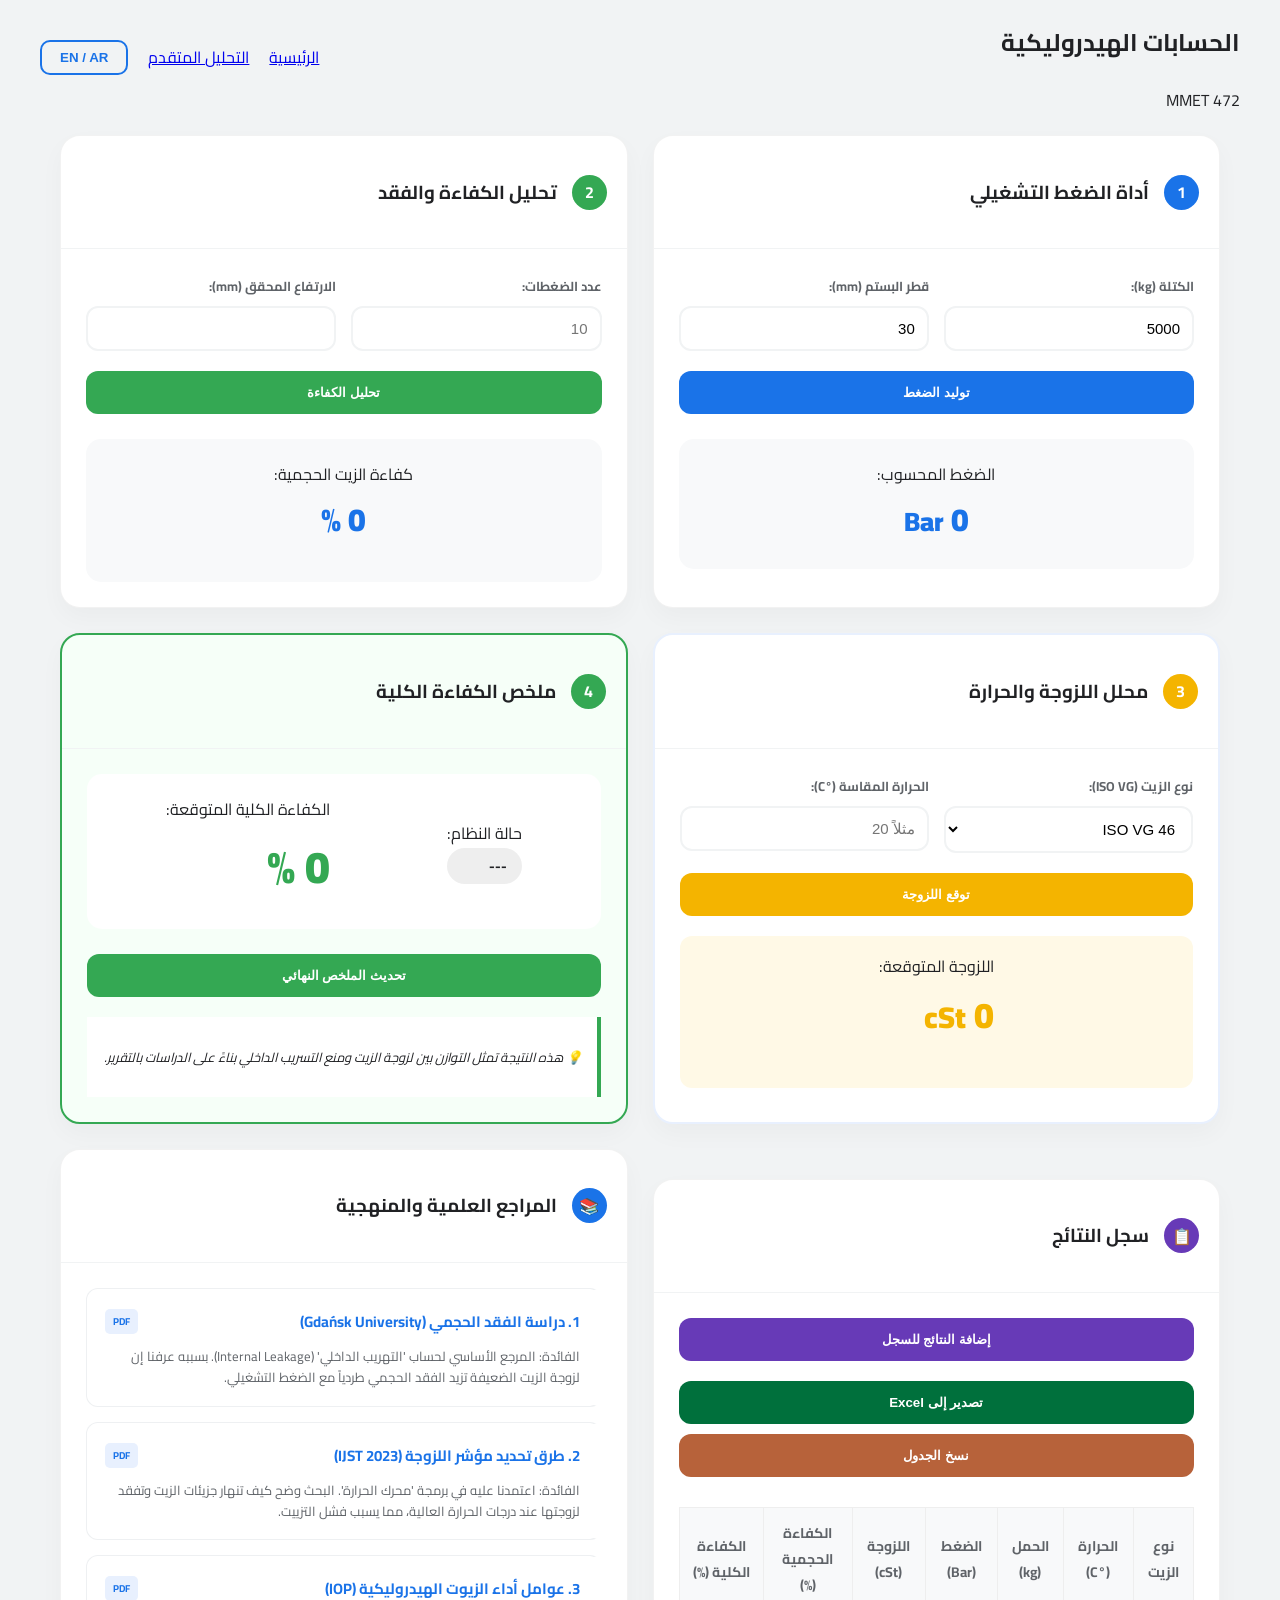
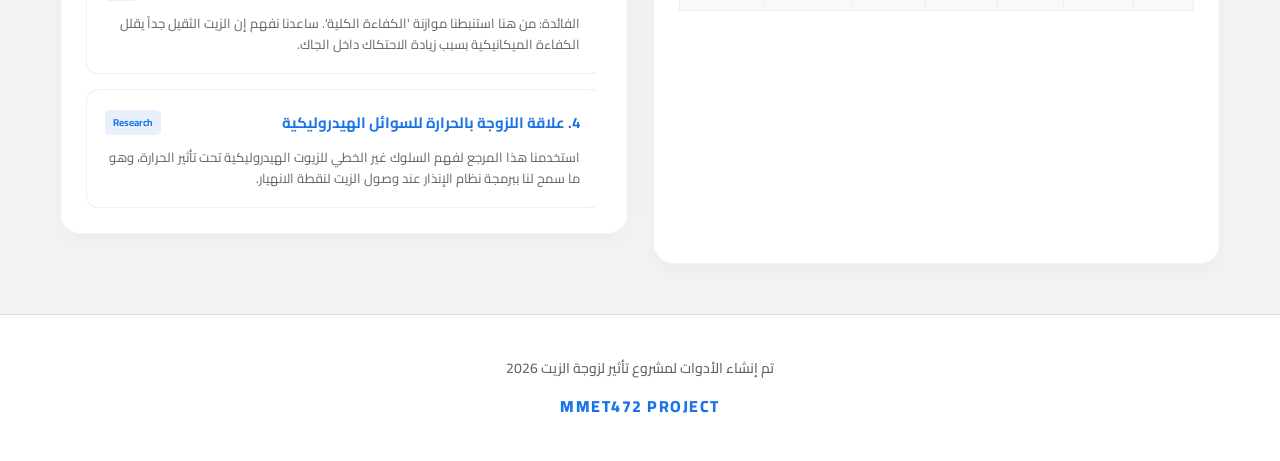
==== commit 851b970e: "Add files via upload" ====
--- a/advanced.html
+++ b/advanced.html
@@ -147,7 +147,9 @@
         <div class="table-actions">
             <button class="primary-btn log-btn lang" onclick="addToLog()" data-ar="إضافة النتائج للسجل" data-en="Add Results to Log">إضافة النتائج للسجل</button>
             <button class="primary-btn export-btn lang" onclick="exportToExcel()" data-ar="تصدير إلى Excel" data-en="Export to Excel">تصدير إلى Excel</button>
-        </div>
+            <button class="primary-btn log-btn2 lang" onclick="copyToClipboard()"  data-ar="نسخ الجدول" data-en="Copy Table">نسخ الجدول</button>
+        </div>
+    
         
         <div class="table-responsive">
             <table id="resultsTable">
--- a/style.css
+++ b/style.css
@@ -179,6 +179,7 @@
 .log-icon { background: #673ab7; }
 .log-btn { background: #673ab7 !important; margin-bottom: 10px; }
 .export-btn { background: #00703c !important; } /* لون أخضر الإكسل */
+.log-btn2 { background: #b7623a !important; margin-bottom: 10px; }
 
 .table-actions { display: flex; gap: 10px; margin-bottom: 20px; flex-wrap: wrap; }
 
@@ -290,99 +291,65 @@
 
 /* HOME PAGE STYLES */
 
-/* المؤقت والعداد */
-.timer-font {
-    font-size: 3.5rem;
-    font-family: 'Courier New', Courier, monospace;
-    font-weight: bold;
-    color: #202124;
-    margin: 10px 0;
-}
-
-.counter-font {
-    font-size: 4rem;
-    font-weight: 900;
-    color: var(--primary);
-    margin: 5px 0;
-}
-
-/* تنسيق الأرقام */
-.counter-font {
-    font-size: 3.5rem;
-    font-weight: 900;
-    color: var(--primary);
-    margin: 10px 0;
-}
-
-/* حاوية الأزرار */
-.counter-actions {
-    display: flex;
-    justify-content: center;
-    gap: 15px; /* مسافة بين الزرين */
-    margin-top: 15px;
-}
-
-/* الأزرار المتماثلة */
-.action-btn {
-    flex: 1; /* يخليهم نفس العرض */
-    max-width: 140px; /* حد أقصى للعرض عشان ما يطولون بزيادة */
-    padding: 12px 0;
-    font-size: 14px;
-    font-weight: bold;
-    border-radius: 8px;
-    border: none;
-    cursor: pointer;
-    transition: 0.2s;
-}
-
-/* زر العد الأزرق */
-.count-up {
-    background-color: var(--primary);
-    color: white;
-    box-shadow: 0 4px 0 #1557b0;
-}
-
-.count-up:active {
-    transform: translateY(2px);
-    box-shadow: 0 2px 0 #1557b0;
-}
-
-/* زر الريسيت الرمادي */
-.reset-gray {
-    background-color: #f1f3f4;
-    color: #5f6368;
-    border: 1px solid #dadce0;
-}
-
-.reset-gray:hover {
-    background-color: #e8eaed;
-}
-
-.reset-gray:active {
-    background-color: #d1d3d4;
-    transform: translateY(1px);
-}
-
-/* زر العداد المستطيل */
-.rect-count-btn {
+/* الحاوية الرئيسية */
+.dashboard-container {
+    max-width: 1200px;
+    margin: 20px auto;
+    padding: 0 15px;
+}
+
+/* توزيع لوحة التحكم (3 أعمدة في الكمبيوتر) */
+.control-panel {
+    display: grid;
+    grid-template-columns: repeat(auto-fit, minmax(300px, 1fr));
+    gap: 20px;
+    margin-bottom: 25px;
+}
+
+/* توحيد طول الكروت */
+.card {
+    height: 100%;
+    display: flex;
+    flex-direction: column;
+}
+
+/* تنسيق الخطوط والأرقام */
+#timerDisplay { font-size: 2.5rem; font-family: monospace; font-weight: bold; margin: 10px 0; }
+#strokeDisplay { font-size: 3.5rem; font-weight: 900; color: var(--primary); margin: 5px 0; }
+
+/* تنسيق الأزرار لتكون مرتبة */
+.control-btns { display: flex; gap: 8px; justify-content: center; }
+.table-actions { display: flex; gap: 10px; }
+
+.btn-plus {
     width: 100%;
-    max-width: 250px;
-    padding: 20px;
-    font-size: 1.5rem;
-    font-weight: bold;
+    padding: 15px;
     background: var(--primary);
     color: white;
     border: none;
-    border-radius: 12px; /* زوايا منحنية بسيطة بدل الدائرة */
+    border-radius: 8px;
+    font-weight: bold;
     cursor: pointer;
-    box-shadow: 0 4px 0 #1557b0;
-    transition: 0.1s;
-    margin-bottom: 10px;
-}
-
-.rect-count-btn:active {
-    transform: translateY(3px);
-    box-shadow: 0 1px 0 #1557b0;
+}
+
+.btn-copy { background: #5f6368; color: white; border: none; padding: 5px 15px; border-radius: 5px; cursor: pointer; }
+.btn-excel { background: #1d6f42; color: white; border: none; padding: 5px 15px; border-radius: 5px; cursor: pointer; }
+
+.btn-save-main {
+    width: 100%;
+    margin-top: 20px;
+    padding: 15px;
+    background: #1a73e8;
+    color: white;
+    border: none;
+    border-radius: 10px;
+    font-weight: bold;
+    font-size: 1rem;
+}
+
+/* استجابة الجوال */
+@media (max-width: 768px) {
+    .control-panel { grid-template-columns: 1fr; }
 }
 
 /* أزرار التحكم */
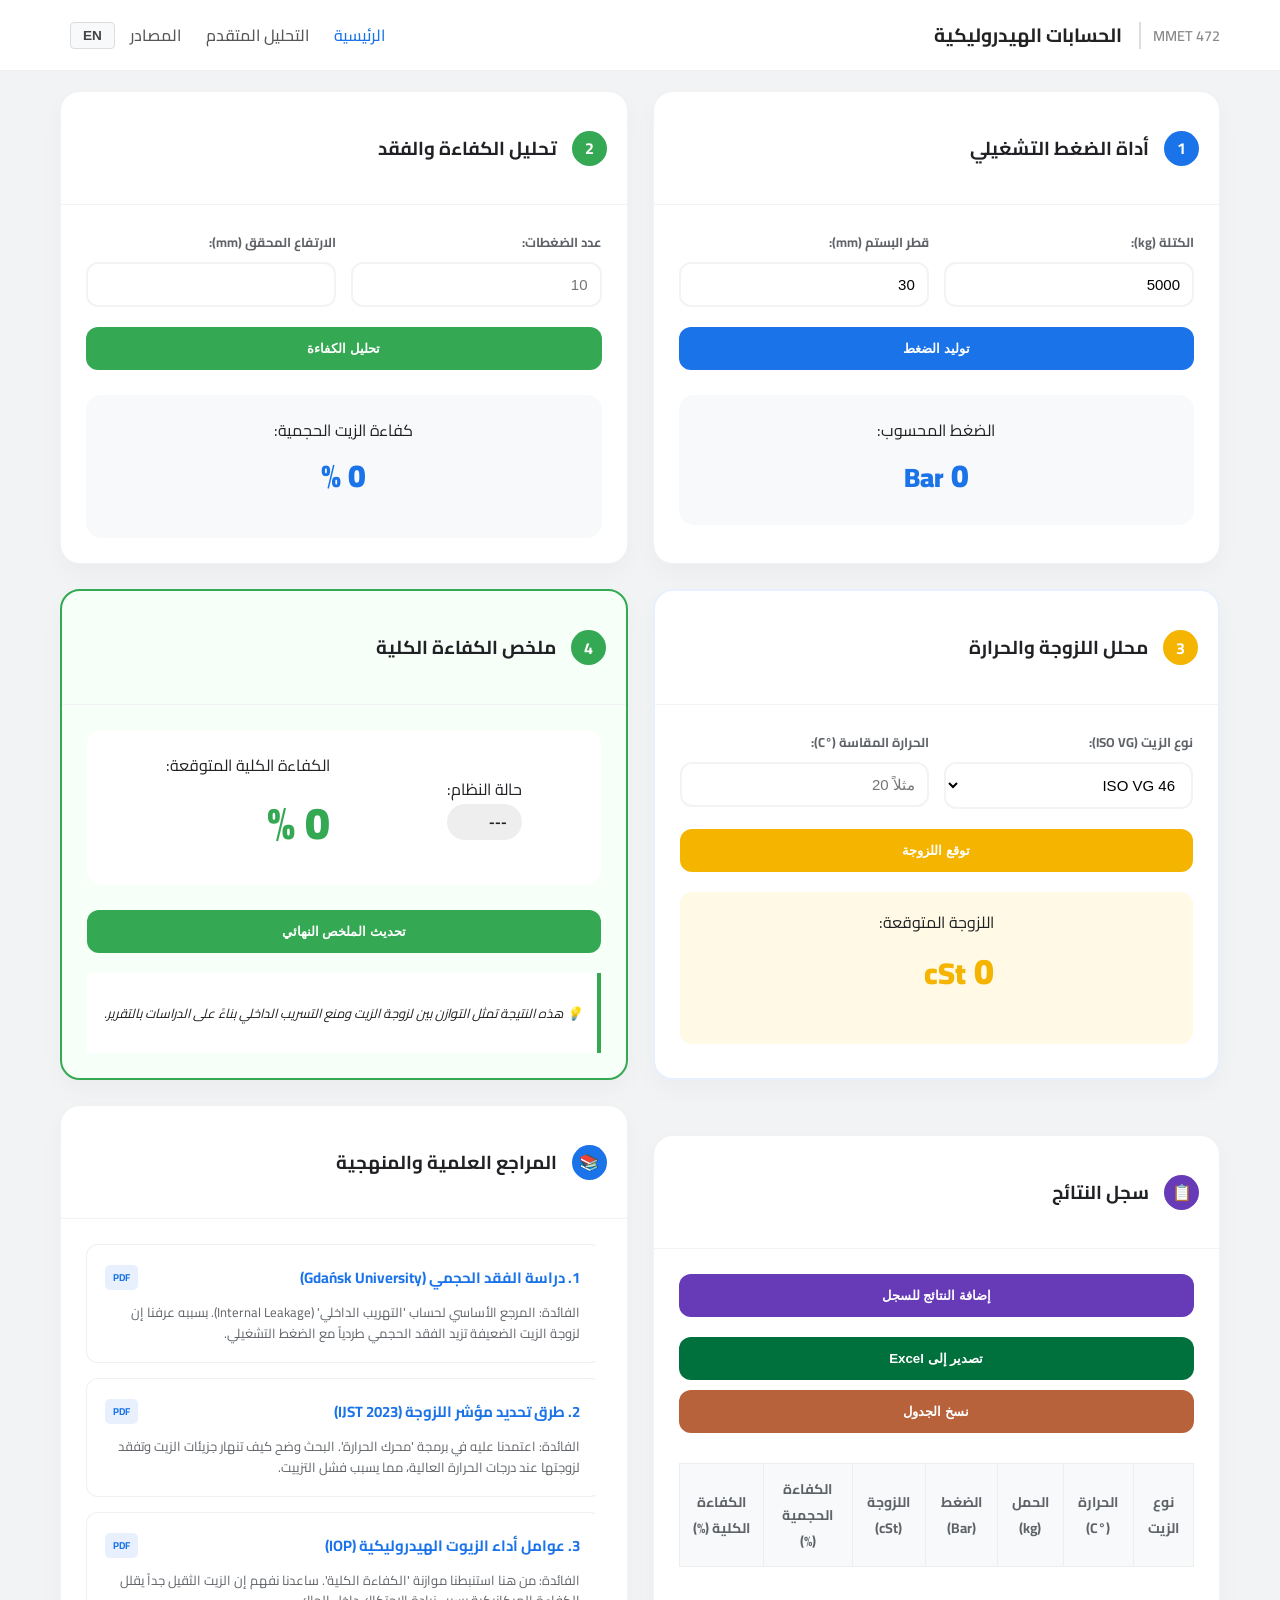
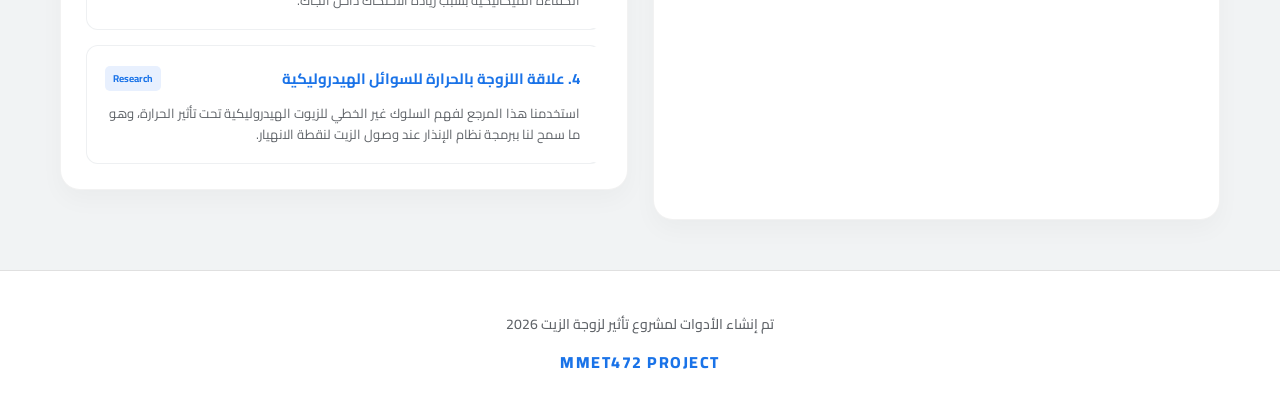
==== commit ebd1c90d: "Add files via upload" ====
--- a/advanced.html
+++ b/advanced.html
@@ -10,22 +10,30 @@
 <body class="ar">
     <div class="app-wrapper">
 <header class="main-header">
-    <div class="header-content">
-        <div class="logo-area">
-            <h2 class="lang" data-ar="الحسابات الهيدروليكية" data-en="Hydraulic Calculations">الحسابات الهيدروليكية</h2>
-            <span class="project-tag">MMET 472</span>
-        </div>
-
-        <nav class="nav-menu" id="navMenu">
-            <a href="index.html" class="nav-link lang" data-ar="الرئيسية" data-en="Home">الرئيسية</a>
-            <a href="advanced.html" class="nav-link lang" data-ar="التحليل المتقدم" data-en="Advanced Analysis">التحليل المتقدم</a>
-            <button class="lang-toggle" onclick="toggleLang()">EN / AR</button>
-        </nav>
-
-        <div class="hamburger" onclick="toggleMenu()">
-            <span></span><span></span><span></span>
-        </div>
-    </div>
+    <nav class="navbar">
+        <div class="nav-container">
+            <div class="brand-area">
+                <span class="project-id lang" data-ar="MMET 472" data-en="MMET 472">MMET 472</span>
+                <h1 class="page-title lang" data-ar="الحسابات الهيدروليكية" data-en="Hydraulic Calculations">الحسابات الهيدروليكية</h1>
+            </div>
+
+            <div class="nav-actions">
+                <ul class="nav-links" id="nav-list">
+                    <li><a href="index.html" class="nav-link lang active" data-ar="الرئيسية" data-en="Home">الرئيسية</a></li>
+                    <li><a href="advanced.html" class="nav-link lang" data-ar="التحليل المتقدم" data-en="Advanced Analysis">التحليل المتقدم</a></li>
+                    <li><a href="#sources" class="nav-link lang" data-ar="المصادر" data-en="Sources">المصادر</a></li>
+                </ul>
+
+                <button id="lang-btn" class="lang-switch-btn" onclick="toggleLang()">EN</button>
+
+                <button class="menu-toggle" id="mobile-menu">
+                    <span class="bar"></span>
+                    <span class="bar"></span>
+                    <span class="bar"></span>
+                </button>
+            </div>
+        </div>
+    </nav>
 </header>
 
         <main class="dashboard-grid">
--- a/style.css
+++ b/style.css
@@ -28,42 +28,164 @@
     margin: 0 auto; /* يخلي المحتوى في النص */
 }
 
-/* --- الهيدر المستجيب (Responsive Header) --- */
-.header-content {
+/* الهيدر الأساسي */
+.main-header {
+    background: #fff;
+    border-bottom: 1px solid #eee;
+    position: sticky;
+    top: 0;
+    z-index: 1000;
+    direction: rtl;
+}
+
+.nav-container {
     max-width: 1200px;
-    margin: auto;
+    margin: 0 auto;
+    padding: 0 20px;
+    height: 70px;
     display: flex;
     justify-content: space-between;
     align-items: center;
 }
 
-.nav-menu { display: flex; gap: 20px; align-items: center; }
-
-.hamburger { display: none; flex-direction: column; gap: 5px; cursor: pointer; }
-.hamburger span { width: 25px; height: 3px; background: var(--primary); border-radius: 2px; }
-
-/* --- الجوال (Mobile) --- */
+/* حل "مشكلة الأزرق": خليناه نص رمادي احترافي مع فاصل */
+.brand-area {
+    display: flex;
+    align-items: center;
+    gap: 12px;
+}
+
+.project-id {
+    color: #888;
+    font-weight: 600;
+    font-size: 0.9rem;
+    border-left: 2px solid #ddd; /* فاصل بسيط بدل البوكس الأزرق */
+    padding-left: 12px;
+}
+
+.page-title {
+    font-size: 1.2rem;
+    font-weight: 700;
+    color: #222;
+    margin: 0;
+}
+
+/* الروابط */
+.nav-links {
+    display: flex;
+    list-style: none;
+    gap: 25px;
+    margin: 0;
+    padding: 0;
+}
+
+.nav-links a {
+    text-decoration: none;
+    color: #555;
+    font-weight: 500;
+    transition: 0.3s;
+}
+
+.nav-links a.active, .nav-links a:hover {
+    color: #1a73e8; /* أزرق خفيف بس للنص النشط */
+}
+
+.nav-actions {
+    display: flex;
+    align-items: center;
+    gap: 15px;
+}
+
+.lang-switch-btn {
+    background: #f8f9fa;
+    border: 1px solid #ddd;
+    color: #444;
+    padding: 4px 12px;
+    border-radius: 4px;
+    font-size: 0.85rem;
+    font-weight: 700;
+    cursor: pointer;
+    transition: 0.2s;
+    margin-left: 10px;
+}
+
+.lang-switch-btn:hover {
+    background: #eee;
+    border-color: #bbb;
+}
+
+/* في الجوال، نخلي زر اللغة واضح بجنب الهمبرغر */
 @media (max-width: 768px) {
-    .dashboard-grid { grid-template-columns: 1fr; } /* أداة واحدة في الصف */
-    
-    .hamburger { display: flex; } /* إظهار الثلاث خطوط */
-    
-    .nav-menu {
-        display: none; /* إخفاء القائمة افتراضياً */
-        position: absolute; top: 70px; left: 0; width: 100%;
-        background: white; flex-direction: column; padding: 20px;
-        box-shadow: 0 10px 20px rgba(0,0,0,0.1); z-index: 1000;
+    .nav-actions { gap: 10px; }
+    .lang-switch-btn { padding: 3px 8px; font-size: 0.75rem; }
+}
+
+/* شلنا البوكس الأزرق وخليناه خط فاصل رمادي أنيق */
+.project-id {
+    color: #888;
+    font-weight: 600;
+    font-size: 0.9rem;
+    border-left: 2px solid #ddd; 
+    padding-left: 12px;
+    margin-left: 5px;
+}
+
+/* في حالة الإنجليزي، نقلب الفاصل للجهة الثانية */
+[dir="ltr"] .project-id {
+    border-left: none;
+    border-right: 2px solid #ddd;
+    padding-left: 0;
+    padding-right: 12px;
+    margin-left: 0;
+    margin-right: 5px;
+}
+
+.lang-switch-btn {
+    background: #f8f9fa;
+    border: 1px solid #ddd;
+    padding: 5px 12px;
+    border-radius: 4px;
+    font-weight: bold;
+    cursor: pointer;
+}
+
+/* زر الجوال */
+.menu-toggle {
+    display: none;
+    flex-direction: column;
+    gap: 5px;
+    background: none;
+    border: none;
+    cursor: pointer;
+}
+
+.bar {
+    width: 22px;
+    height: 2px;
+    background: #333;
+}
+
+/* تنسيق الجوال */
+@media (max-width: 768px) {
+    .menu-toggle { display: flex; }
+
+    .nav-links {
+        display: none; /* مخفي */
+        position: absolute;
+        top: 70px;
+        left: 0;
+        right: 0;
+        background: white;
+        flex-direction: column;
+        padding: 20px;
+        box-shadow: 0 5px 15px rgba(0,0,0,0.1);
+        text-align: center;
     }
-    
-    .nav-menu.active { display: flex; } /* تظهر عند الضغط */
-    
-    .nav-link { width: 100%; text-align: center; padding: 15px; border-bottom: 1px solid #eee; }
-}
-
-/* --- اللوحي (Tablet) --- */
-@media (min-width: 769px) and (max-width: 1024px) {
-    .nav-menu { display: flex; } /* الروابط ظاهرة */
-    .lang-toggle { display: inline-block; }
+
+    /* هذا الكلاس اللي بيضيفه الـ JS عشان تظهر القائمة */
+    .nav-links.active {
+        display: flex;
+    }
 }
 
 /* Card Styling */
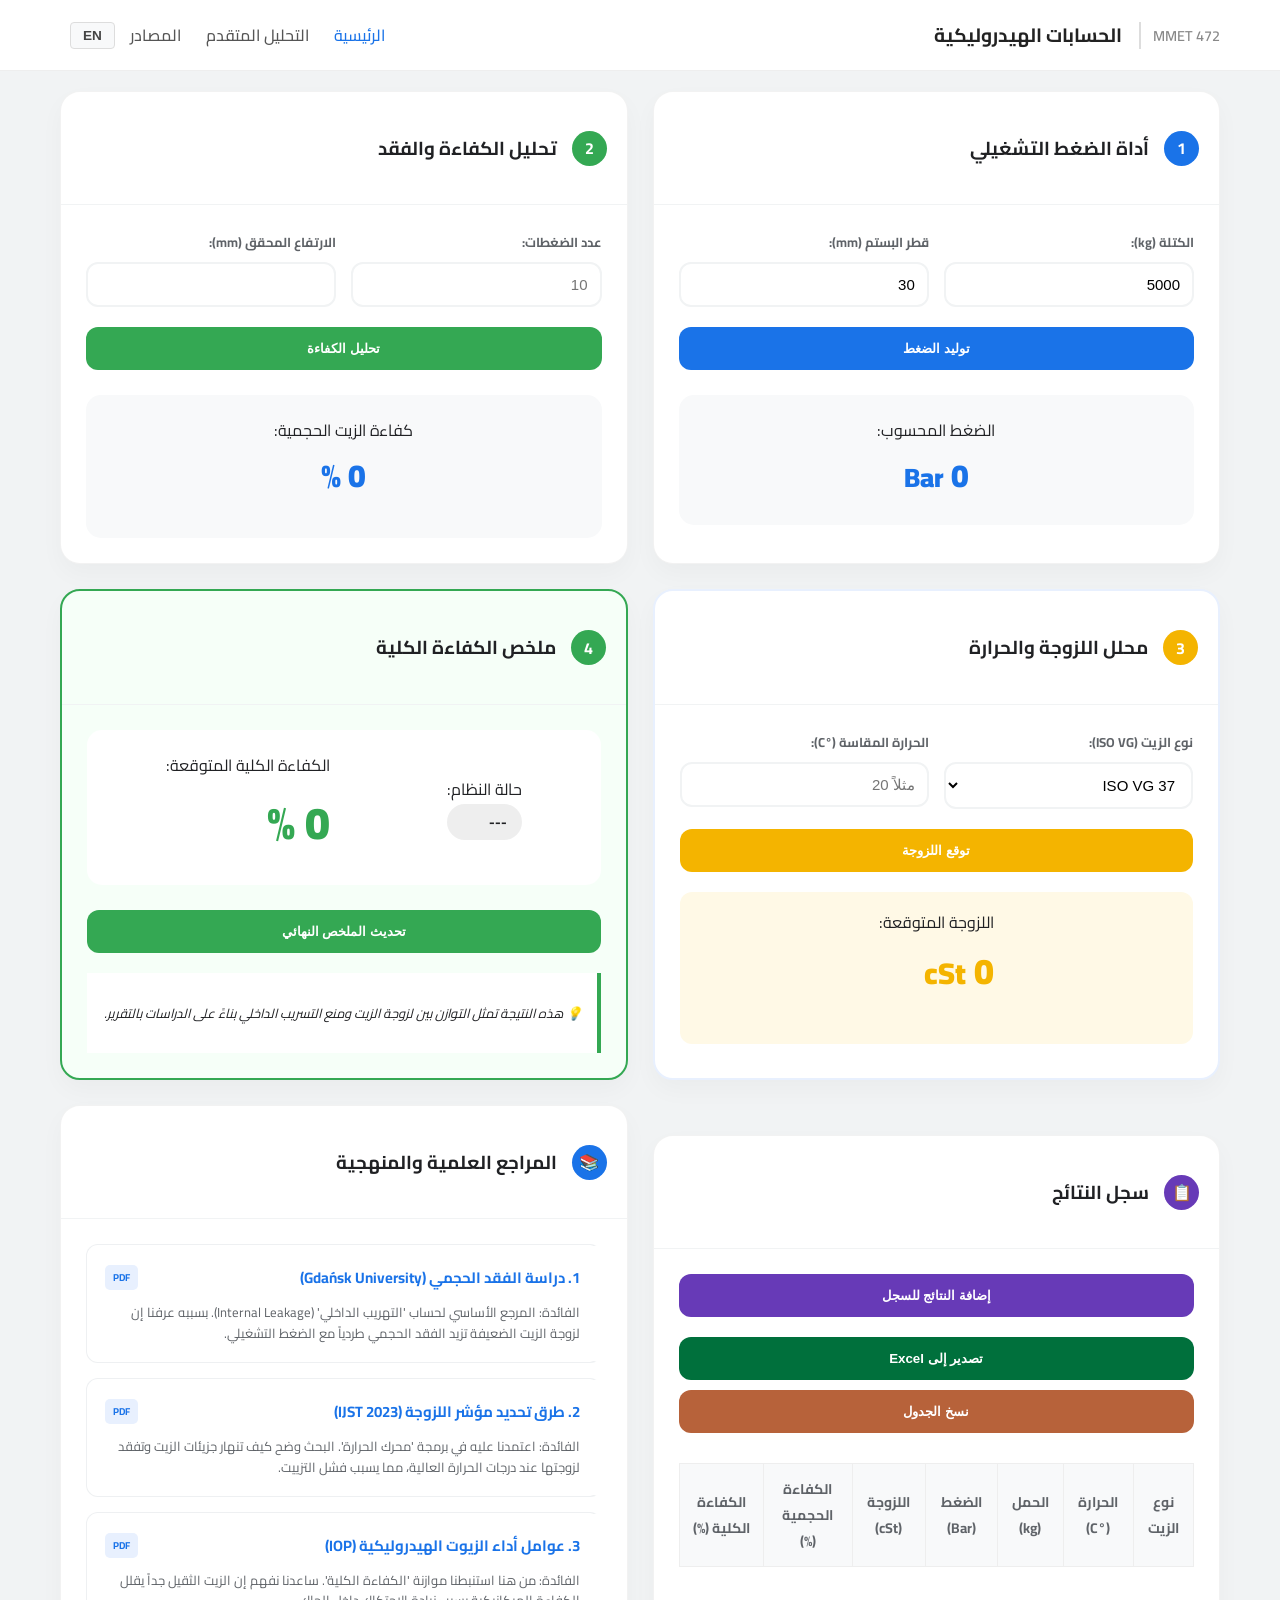
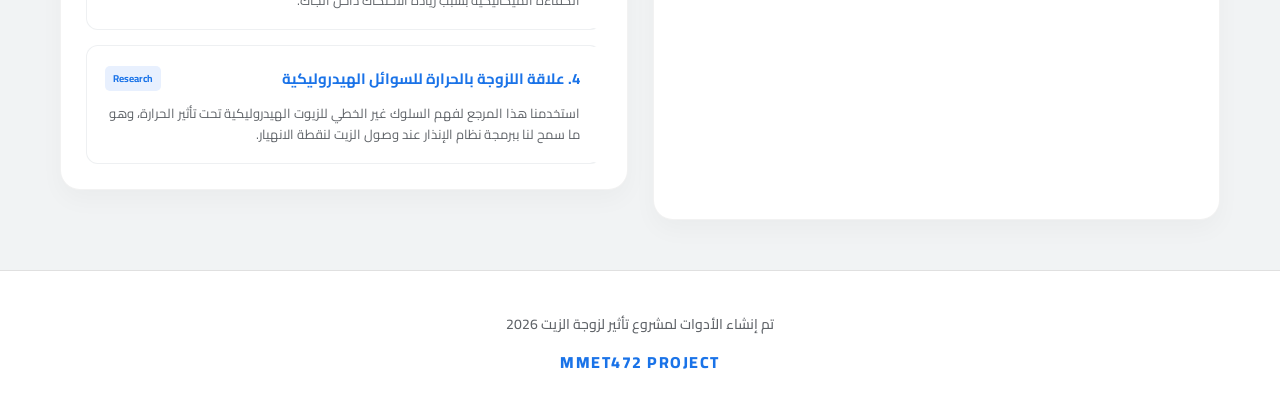
==== commit 7269197b: "Add files via upload" ====
--- a/advanced.html
+++ b/advanced.html
@@ -97,7 +97,7 @@
                 <label class="lang" data-ar="نوع الزيت (ISO VG):" data-en="Oil Type (ISO VG):">نوع الزيت (ISO VG):</label>
                 <select id="oilType">
                     <option value="32">ISO VG 32</option>
-                    <option value="46" selected>ISO VG 46</option>
+                    <option value="37" selected>ISO VG 37</option>
                     <option value="68">ISO VG 68</option>
                 </select>
             </div>
